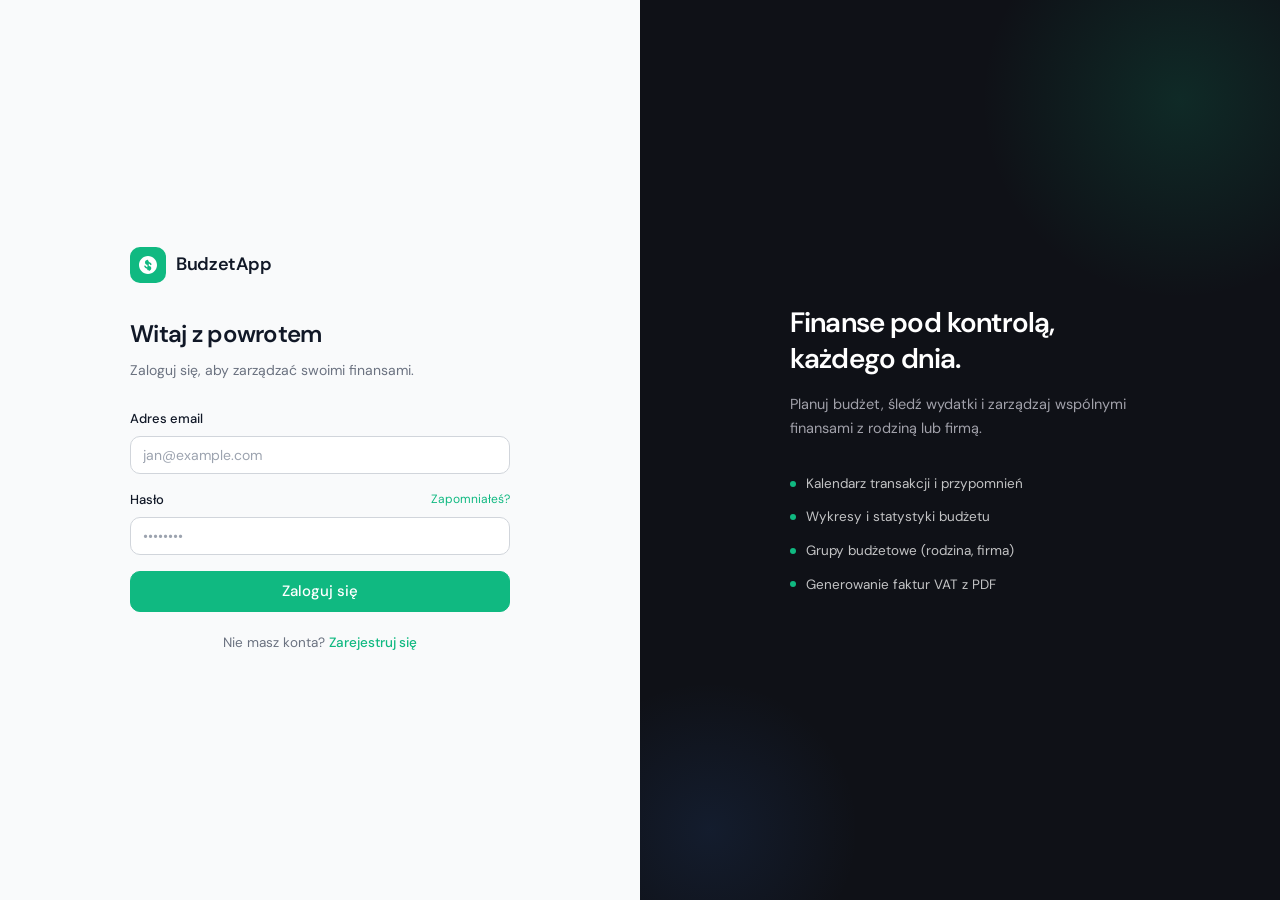
==== frontend/src/pages/admin.html @ df69fbf4 "Fix Redis, add Resend email, verify code flow, auth improvements" ====
<!DOCTYPE html>
<html lang="pl">
<head>
  <meta charset="UTF-8">
  <meta name="viewport" content="width=device-width, initial-scale=1.0">
  <title>Panel Admina — BudzetApp</title>
  <link rel="icon" href="data:,">
  <link rel="stylesheet" href="../css/main.css">
</head>
<body>
<div class="app-layout">
  <aside class="sidebar" id="sidebar"></aside>
  <main class="main-content">
    <div class="page-header">
      <div class="topbar">
        <div>
          <h1 class="page-title">Panel Administratora</h1>
          <p class="page-subtitle">Zarządzaj użytkownikami i danymi systemu</p>
        </div>
      </div>
    </div>

    <div class="page-body page-enter">

      <!-- Stats -->
      <div class="grid-4 mb-4">
        <div class="metric-card"><div class="metric-label">Użytkownicy</div><div class="metric-value" id="sUsers">—</div></div>
        <div class="metric-card"><div class="metric-label">Transakcje</div><div class="metric-value" id="sTx">—</div></div>
        <div class="metric-card"><div class="metric-label">Grupy</div><div class="metric-value" id="sGroups">—</div></div>
        <div class="metric-card"><div class="metric-label">Faktury</div><div class="metric-value" id="sInvoices">—</div></div>
      </div>

      <!-- Users table -->
      <div class="card" style="padding:0;overflow:hidden">
        <div style="padding:16px 20px;display:flex;align-items:center;justify-content:space-between;border-bottom:1px solid var(--border)">
          <span class="card-title" style="margin:0">Użytkownicy</span>
          <div class="search-box">
            <svg viewBox="0 0 20 20" fill="currentColor"><path fill-rule="evenodd" d="M9 3.5a5.5 5.5 0 100 11 5.5 5.5 0 000-11zM2 9a7 7 0 1112.452 4.391l3.328 3.329a.75.75 0 11-1.06 1.06l-3.329-3.328A7 7 0 012 9z" clip-rule="evenodd"/></svg>
            <input class="form-input" type="text" id="userSearch" placeholder="Szukaj po emailu...">
          </div>
        </div>
        <div class="table-wrapper">
          <table>
            <thead>
              <tr>
                <th>Email</th>
                <th>Imię i nazwisko</th>
                <th>Rola</th>
                <th>Status</th>
                <th>Data rejestracji</th>
                <th></th>
              </tr>
            </thead>
            <tbody id="usersTableBody">
              <tr><td colspan="6"><div class="loading-overlay"><div class="spinner"></div></div></td></tr>
            </tbody>
          </table>
        </div>
      </div>

    </div>
  </main>
</div>

<script type="module">
import { renderSidebar } from '../js/sidebar.js';
import { adminApi, Auth } from '../js/api.js';
import {
  formatDateTime, initials, setLoading,
  showSuccess, showError, confirmDialog
} from '../js/utils.js';

if (!Auth.isLoggedIn())  { window.location.href = 'login.html'; }
if (!Auth.isAdmin())     { window.location.href = 'dashboard.html'; }
renderSidebar('admin.html');

// Load stats
async function loadStats() {
  try {
    const s = await adminApi.stats();
    document.getElementById('sUsers').textContent    = s.users;
    document.getElementById('sTx').textContent       = s.transactions;
    document.getElementById('sGroups').textContent   = s.groups;
    document.getElementById('sInvoices').textContent = s.invoices;
  } catch {}
}

// Load users
let searchTimeout;
async function loadUsers(q = '') {
  const tbody = document.getElementById('usersTableBody');
  tbody.innerHTML = '<tr><td colspan="6"><div class="loading-overlay"><div class="spinner"></div></div></td></tr>';
  try {
    const { items } = await adminApi.users(q ? { q } : {});
    if (!items?.length) {
      tbody.innerHTML = '<tr><td colspan="6"><div class="empty-state"><p class="empty-title">Brak użytkowników</p></div></td></tr>';
      return;
    }
    tbody.innerHTML = items.map(u => `
      <tr>
        <td style="font-size:13.5px">${u.email}</td>
        <td style="font-size:13.5px">${u.first_name ? `${u.first_name} ${u.last_name||''}`.trim() : '—'}</td>
        <td>
          <span class="badge ${u.role === 'admin' ? 'badge-green' : 'badge-gray'}">${u.role === 'admin' ? 'Admin' : 'Użytkownik'}</span>
        </td>
        <td>
          <span class="badge ${u.is_active ? 'badge-green' : 'badge-red'}">${u.is_active ? 'Aktywny' : 'Zablokowany'}</span>
        </td>
        <td style="color:var(--text-secondary);font-size:12.5px">${formatDateTime(u.created_at)}</td>
        <td>
          <div style="display:flex;gap:4px;justify-content:flex-end">
            <button class="btn btn-ghost btn-icon btn-sm" onclick="toggleActive(${u.id}, ${u.is_active})"
                    title="${u.is_active ? 'Zablokuj' : 'Odblokuj'}" style="color:${u.is_active ? 'var(--amber)' : 'var(--green)'}">
              <svg width="14" height="14" viewBox="0 0 20 20" fill="currentColor">
                ${u.is_active
                  ? '<path fill-rule="evenodd" d="M10 1a4.5 4.5 0 00-4.5 4.5V9H5a2 2 0 00-2 2v6a2 2 0 002 2h10a2 2 0 002-2v-6a2 2 0 00-2-2h-.5V5.5A4.5 4.5 0 0010 1zm3 8V5.5a3 3 0 10-6 0V9h6z" clip-rule="evenodd"/>'
                  : '<path d="M10 1a4.5 4.5 0 00-4.5 4.5V9H5a2 2 0 00-2 2v6a2 2 0 002 2h10a2 2 0 002-2v-6a2 2 0 00-2-2h-.5V5.5A4.5 4.5 0 0010 1zm3 8V5.5a3 3 0 10-6 0V9h6z"/>'}
              </svg>
            </button>
            <button class="btn btn-ghost btn-icon btn-sm" onclick="toggleRole(${u.id}, '${u.role}')"
                    title="${u.role === 'admin' ? 'Zdegraduj do usera' : 'Mianuj adminem'}" style="color:var(--blue)">
              <svg width="14" height="14" viewBox="0 0 20 20" fill="currentColor"><path fill-rule="evenodd" d="M9.661 2.237a.531.531 0 01.678 0 11.947 11.947 0 007.078 2.749.5.5 0 01.479.425c.069.52.104 1.05.104 1.589 0 5.162-3.26 9.563-7.834 11.256a.48.48 0 01-.332 0C5.26 16.563 2 12.162 2 7c0-.538.035-1.069.104-1.589a.5.5 0 01.48-.425 11.947 11.947 0 007.077-2.75z" clip-rule="evenodd"/></svg>
            </button>
            <button class="btn btn-ghost btn-icon btn-sm" onclick="deleteUser(${u.id})"
                    title="Usuń" style="color:var(--red)">
              <svg width="14" height="14" viewBox="0 0 20 20" fill="currentColor"><path fill-rule="evenodd" d="M8.75 1A2.75 2.75 0 006 3.75v.443c-.795.077-1.584.176-2.365.298a.75.75 0 10.23 1.482l.149-.022.841 10.518A2.75 2.75 0 007.596 19h4.807a2.75 2.75 0 002.742-2.53l.841-10.52.149.023a.75.75 0 00.23-1.482A41.03 41.03 0 0014 4.193V3.75A2.75 2.75 0 0011.25 1h-2.5z" clip-rule="evenodd"/></svg>
            </button>
          </div>
        </td>
      </tr>`).join('');
  } catch (err) { showError(err.message); }
}

window.toggleActive = async (id, isActive) => {
  const verb = isActive ? 'zablokować' : 'odblokować';
  const ok = await confirmDialog(`Czy na pewno chcesz ${verb} tego użytkownika?`);
  if (!ok) return;
  try {
    await adminApi.updateUser(id, { is_active: !isActive });
    showSuccess('Zaktualizowano');
    loadUsers(document.getElementById('userSearch').value);
  } catch (e) { showError(e.message); }
};

window.toggleRole = async (id, currentRole) => {
  const newRole = currentRole === 'admin' ? 'user' : 'admin';
  const verb    = newRole === 'admin' ? 'nadać uprawnienia admina' : 'cofnąć uprawnienia admina';
  const ok = await confirmDialog(`Czy na pewno chcesz ${verb}?`);
  if (!ok) return;
  try {
    await adminApi.updateUser(id, { role: newRole });
    showSuccess('Rola zmieniona');
    loadUsers(document.getElementById('userSearch').value);
  } catch (e) { showError(e.message); }
};

window.deleteUser = async (id) => {
  const ok = await confirmDialog('Czy na pewno chcesz usunąć tego użytkownika? Wszystkie jego dane zostaną usunięte.', 'Usuń użytkownika');
  if (!ok) return;
  try {
    await adminApi.deleteUser(id);
    showSuccess('Użytkownik usunięty');
    loadUsers(document.getElementById('userSearch').value);
  } catch (e) { showError(e.message); }
};

document.getElementById('userSearch').addEventListener('input', (e) => {
  clearTimeout(searchTimeout);
  searchTimeout = setTimeout(() => loadUsers(e.target.value), 400);
});

loadStats();
loadUsers();
</script>
</body>
</html>
---- frontend/src/css/main.css ----
/* ============================================================
   BudzetApp — Design System
   Aesthetic: Refined dark sidebar + clean content
   Font: DM Sans (body) + DM Mono (numbers)
   ============================================================ */

@import url('https://fonts.googleapis.com/css2?family=DM+Sans:ital,opsz,wght@0,9..40,300;0,9..40,400;0,9..40,500;0,9..40,600;1,9..40,400&family=DM+Mono:wght@400;500&display=swap');

/* ── Variables ─────────────────────────────────────────────── */
:root {
  /* Sidebar */
  --sidebar-bg:       #0f1117;
  --sidebar-border:   rgba(255,255,255,0.07);
  --sidebar-text:     #a1a1aa;
  --sidebar-hover:    rgba(255,255,255,0.06);
  --sidebar-active:   rgba(16,185,129,0.15);
  --sidebar-active-text: #10b981;
  --sidebar-width:    224px;

  /* Content */
  --bg:               #f9fafb;
  --bg-card:          #ffffff;
  --bg-hover:         #f3f4f6;
  --bg-input:         #ffffff;

  /* Text */
  --text-primary:     #111827;
  --text-secondary:   #6b7280;
  --text-muted:       #9ca3af;
  --text-inverse:     #ffffff;

  /* Accent — emerald */
  --accent:           #10b981;
  --accent-hover:     #059669;
  --accent-light:     #d1fae5;
  --accent-text:      #065f46;

  /* Semantic */
  --green:            #10b981;
  --green-light:      #d1fae5;
  --green-text:       #065f46;
  --red:              #ef4444;
  --red-light:        #fee2e2;
  --red-text:         #991b1b;
  --amber:            #f59e0b;
  --amber-light:      #fef3c7;
  --amber-text:       #92400e;
  --blue:             #3b82f6;
  --blue-light:       #dbeafe;
  --blue-text:        #1e40af;

  /* Borders */
  --border:           #e5e7eb;
  --border-strong:    #d1d5db;

  /* Shadows */
  --shadow-sm:        0 1px 3px rgba(0,0,0,0.08), 0 1px 2px rgba(0,0,0,0.04);
  --shadow-md:        0 4px 6px rgba(0,0,0,0.07), 0 2px 4px rgba(0,0,0,0.04);
  --shadow-lg:        0 10px 25px rgba(0,0,0,0.1), 0 4px 10px rgba(0,0,0,0.05);

  /* Radius */
  --radius-sm:        6px;
  --radius:           10px;
  --radius-lg:        14px;
  --radius-xl:        20px;
  --radius-full:      9999px;

  /* Transitions */
  --transition:       all 0.18s cubic-bezier(0.4, 0, 0.2, 1);
  --transition-slow:  all 0.3s cubic-bezier(0.4, 0, 0.2, 1);

  /* Fonts */
  --font-body:        'DM Sans', sans-serif;
  --font-mono:        'DM Mono', 'Courier New', monospace;
}

/* ── Reset ─────────────────────────────────────────────────── */
*, *::before, *::after { box-sizing: border-box; margin: 0; padding: 0; }
html { font-size: 16px; -webkit-font-smoothing: antialiased; }
body {
  font-family: var(--font-body);
  background: var(--bg);
  color: var(--text-primary);
  line-height: 1.6;
  min-height: 100vh;
}
a { color: inherit; text-decoration: none; }
button { font-family: inherit; cursor: pointer; border: none; background: none; }
input, textarea, select { font-family: inherit; }
ul, ol { list-style: none; }
img { display: block; max-width: 100%; }

/* ── App Layout ─────────────────────────────────────────────── */
.app-layout {
  display: flex;
  min-height: 100vh;
}

/* ── Sidebar ─────────────────────────────────────────────────── */
.sidebar {
  width: var(--sidebar-width);
  background: var(--sidebar-bg);
  border-right: 1px solid var(--sidebar-border);
  display: flex;
  flex-direction: column;
  position: fixed;
  top: 0; left: 0;
  height: 100vh;
  z-index: 100;
  overflow-y: auto;
  transition: transform 0.25s ease;
}

.sidebar-logo {
  padding: 20px 20px 16px;
  border-bottom: 1px solid var(--sidebar-border);
}

.sidebar-logo-mark {
  display: flex;
  align-items: center;
  gap: 10px;
}

.sidebar-logo-icon {
  width: 32px; height: 32px;
  background: var(--accent);
  border-radius: 8px;
  display: flex; align-items: center; justify-content: center;
  flex-shrink: 0;
}

.sidebar-logo-icon svg { width: 18px; height: 18px; color: white; }

.sidebar-logo-text {
  font-size: 15px;
  font-weight: 600;
  color: white;
  letter-spacing: -0.01em;
}

.sidebar-logo-sub {
  font-size: 11px;
  color: var(--sidebar-text);
  margin-top: 1px;
}

.sidebar-nav {
  flex: 1;
  padding: 12px 10px;
  display: flex;
  flex-direction: column;
  gap: 2px;
}

.sidebar-section-label {
  font-size: 10px;
  font-weight: 600;
  letter-spacing: 0.08em;
  text-transform: uppercase;
  color: rgba(255,255,255,0.25);
  padding: 12px 10px 4px;
}

.nav-item {
  display: flex;
  align-items: center;
  gap: 10px;
  padding: 9px 10px;
  border-radius: var(--radius-sm);
  color: var(--sidebar-text);
  font-size: 13.5px;
  font-weight: 400;
  transition: var(--transition);
  cursor: pointer;
  position: relative;
}

.nav-item:hover {
  background: var(--sidebar-hover);
  color: rgba(255,255,255,0.85);
}

.nav-item.active {
  background: var(--sidebar-active);
  color: var(--sidebar-active-text);
  font-weight: 500;
}

.nav-item.active::before {
  content: '';
  position: absolute;
  left: 0; top: 4px; bottom: 4px;
  width: 3px;
  background: var(--accent);
  border-radius: 0 3px 3px 0;
}

.nav-icon {
  width: 18px; height: 18px;
  flex-shrink: 0;
  opacity: 0.7;
}

.nav-item.active .nav-icon,
.nav-item:hover .nav-icon { opacity: 1; }

.nav-badge {
  margin-left: auto;
  background: var(--accent);
  color: white;
  font-size: 10px;
  font-weight: 600;
  padding: 1px 6px;
  border-radius: var(--radius-full);
  min-width: 18px;
  text-align: center;
}

/* Sidebar footer */
.sidebar-footer {
  padding: 12px 10px;
  border-top: 1px solid var(--sidebar-border);
}

.sidebar-user {
  display: flex;
  align-items: center;
  gap: 10px;
  padding: 8px 10px;
  border-radius: var(--radius-sm);
  cursor: pointer;
  transition: var(--transition);
}

.sidebar-user:hover { background: var(--sidebar-hover); }

.avatar {
  width: 32px; height: 32px;
  border-radius: 50%;
  background: var(--accent);
  color: white;
  font-size: 12px;
  font-weight: 600;
  display: flex; align-items: center; justify-content: center;
  flex-shrink: 0;
  font-family: var(--font-body);
}

.avatar-lg {
  width: 44px; height: 44px;
  font-size: 16px;
}

.sidebar-user-info { flex: 1; min-width: 0; }

.sidebar-user-name {
  font-size: 13px;
  font-weight: 500;
  color: white;
  white-space: nowrap;
  overflow: hidden;
  text-overflow: ellipsis;
}

.sidebar-user-role {
  font-size: 11px;
  color: var(--sidebar-text);
}

/* ── Main Content ────────────────────────────────────────────── */
.main-content {
  flex: 1;
  margin-left: var(--sidebar-width);
  min-height: 100vh;
  display: flex;
  flex-direction: column;
}

.page-header {
  padding: 28px 32px 0;
}

.page-title {
  font-size: 22px;
  font-weight: 600;
  color: var(--text-primary);
  letter-spacing: -0.02em;
}

.page-subtitle {
  font-size: 13.5px;
  color: var(--text-secondary);
  margin-top: 2px;
}

.page-body {
  padding: 24px 32px 40px;
  flex: 1;
}

/* ── Cards ───────────────────────────────────────────────────── */
.card {
  background: var(--bg-card);
  border: 1px solid var(--border);
  border-radius: var(--radius-lg);
  padding: 20px;
  box-shadow: var(--shadow-sm);
}

.card-title {
  font-size: 13px;
  font-weight: 600;
  color: var(--text-primary);
  margin-bottom: 16px;
  letter-spacing: -0.01em;
}

/* Metric cards */
.metric-card {
  background: var(--bg-card);
  border: 1px solid var(--border);
  border-radius: var(--radius-lg);
  padding: 18px 20px;
  box-shadow: var(--shadow-sm);
}

.metric-label {
  font-size: 12px;
  font-weight: 500;
  color: var(--text-secondary);
  letter-spacing: 0.02em;
  text-transform: uppercase;
}

.metric-value {
  font-family: var(--font-mono);
  font-size: 26px;
  font-weight: 500;
  color: var(--text-primary);
  margin-top: 6px;
  letter-spacing: -0.02em;
}

.metric-value.positive { color: var(--green); }
.metric-value.negative { color: var(--red); }

.metric-delta {
  font-size: 12px;
  margin-top: 6px;
  display: flex;
  align-items: center;
  gap: 4px;
}

.metric-delta.up   { color: var(--green-text); }
.metric-delta.down { color: var(--red-text); }
.metric-delta.neutral { color: var(--text-muted); }

/* ── Grid ───────────────────────────────────────────────────── */
.grid-2 { display: grid; grid-template-columns: repeat(2, minmax(0,1fr)); gap: 16px; }
.grid-3 { display: grid; grid-template-columns: repeat(3, minmax(0,1fr)); gap: 16px; }
.grid-4 { display: grid; grid-template-columns: repeat(4, minmax(0,1fr)); gap: 16px; }
.grid-auto { display: grid; grid-template-columns: repeat(auto-fit, minmax(200px,1fr)); gap: 16px; }

/* ── Buttons ────────────────────────────────────────────────── */
.btn {
  display: inline-flex;
  align-items: center;
  gap: 7px;
  padding: 9px 16px;
  border-radius: var(--radius);
  font-size: 13.5px;
  font-weight: 500;
  transition: var(--transition);
  cursor: pointer;
  border: 1px solid transparent;
  line-height: 1;
  white-space: nowrap;
  font-family: var(--font-body);
}

.btn:active { transform: scale(0.98); }

.btn-primary {
  background: var(--accent);
  color: white;
  border-color: var(--accent);
}
.btn-primary:hover { background: var(--accent-hover); border-color: var(--accent-hover); }

.btn-secondary {
  background: white;
  color: var(--text-primary);
  border-color: var(--border-strong);
}
.btn-secondary:hover { background: var(--bg-hover); }

.btn-danger {
  background: var(--red-light);
  color: var(--red-text);
  border-color: transparent;
}
.btn-danger:hover { background: #fca5a5; }

.btn-ghost {
  background: transparent;
  color: var(--text-secondary);
}
.btn-ghost:hover { background: var(--bg-hover); color: var(--text-primary); }

.btn-sm { padding: 6px 12px; font-size: 12.5px; border-radius: var(--radius-sm); }
.btn-lg { padding: 12px 22px; font-size: 15px; }
.btn-full { width: 100%; justify-content: center; }
.btn-icon { padding: 8px; border-radius: var(--radius-sm); }

.btn svg { width: 15px; height: 15px; }

/* ── Forms ──────────────────────────────────────────────────── */
.form-group { display: flex; flex-direction: column; gap: 6px; }
.form-label {
  font-size: 13px;
  font-weight: 500;
  color: var(--text-primary);
}
.form-label .required { color: var(--red); margin-left: 2px; }

.form-input,
.form-select,
.form-textarea {
  width: 100%;
  padding: 9px 12px;
  border: 1px solid var(--border-strong);
  border-radius: var(--radius);
  font-size: 14px;
  font-family: var(--font-body);
  color: var(--text-primary);
  background: var(--bg-input);
  transition: var(--transition);
  outline: none;
  appearance: none;
}

.form-input:focus,
.form-select:focus,
.form-textarea:focus {
  border-color: var(--accent);
  box-shadow: 0 0 0 3px rgba(16,185,129,0.12);
}

.form-input::placeholder { color: var(--text-muted); }
.form-textarea { resize: vertical; min-height: 80px; }
.form-hint { font-size: 12px; color: var(--text-muted); }
.form-error { font-size: 12px; color: var(--red); }

/* Amount input with currency */
.input-group {
  display: flex;
  border: 1px solid var(--border-strong);
  border-radius: var(--radius);
  overflow: hidden;
  transition: var(--transition);
}
.input-group:focus-within {
  border-color: var(--accent);
  box-shadow: 0 0 0 3px rgba(16,185,129,0.12);
}
.input-group-prefix,
.input-group-suffix {
  padding: 9px 12px;
  background: var(--bg);
  color: var(--text-secondary);
  font-size: 13px;
  border-right: 1px solid var(--border);
  display: flex; align-items: center;
  white-space: nowrap;
}
.input-group-suffix { border-right: none; border-left: 1px solid var(--border); }
.input-group .form-input {
  border: none;
  border-radius: 0;
  box-shadow: none;
}
.input-group .form-input:focus { box-shadow: none; }

/* ── Tables ─────────────────────────────────────────────────── */
.table-wrapper { overflow-x: auto; }
table { width: 100%; border-collapse: collapse; }
thead th {
  padding: 10px 12px;
  text-align: left;
  font-size: 11.5px;
  font-weight: 600;
  text-transform: uppercase;
  letter-spacing: 0.06em;
  color: var(--text-secondary);
  border-bottom: 1px solid var(--border);
}
tbody td {
  padding: 12px;
  font-size: 13.5px;
  border-bottom: 1px solid var(--bg);
  vertical-align: middle;
}
tbody tr:last-child td { border-bottom: none; }
tbody tr:hover td { background: var(--bg); }
tbody tr { transition: background 0.1s; }

/* Number cells */
.cell-number {
  font-family: var(--font-mono);
  font-size: 13px;
  text-align: right;
}

/* ── Badges / Pills ──────────────────────────────────────────── */
.badge {
  display: inline-flex;
  align-items: center;
  gap: 4px;
  padding: 3px 8px;
  border-radius: var(--radius-full);
  font-size: 11.5px;
  font-weight: 500;
  line-height: 1.4;
}

.badge-green  { background: var(--green-light);  color: var(--green-text); }
.badge-red    { background: var(--red-light);    color: var(--red-text); }
.badge-amber  { background: var(--amber-light);  color: var(--amber-text); }
.badge-blue   { background: var(--blue-light);   color: var(--blue-text); }
.badge-gray   { background: var(--bg); color: var(--text-secondary); border: 1px solid var(--border); }

/* ── Modal ──────────────────────────────────────────────────── */
.modal-overlay {
  position: fixed;
  inset: 0;
  background: rgba(0,0,0,0.45);
  z-index: 1000;
  display: flex;
  align-items: center;
  justify-content: center;
  padding: 20px;
  opacity: 0;
  transition: opacity 0.2s ease;
}

.modal-overlay.open { opacity: 1; }

.modal {
  background: white;
  border-radius: var(--radius-xl);
  padding: 24px;
  width: 100%;
  max-width: 480px;
  box-shadow: var(--shadow-lg);
  transform: translateY(12px) scale(0.98);
  transition: transform 0.2s ease;
  max-height: 90vh;
  overflow-y: auto;
}

.modal-overlay.open .modal { transform: translateY(0) scale(1); }

.modal-lg { max-width: 640px; }

.modal-header {
  display: flex;
  align-items: center;
  justify-content: space-between;
  margin-bottom: 20px;
}

.modal-title {
  font-size: 16px;
  font-weight: 600;
  letter-spacing: -0.02em;
}

.modal-close {
  width: 28px; height: 28px;
  border-radius: 50%;
  display: flex; align-items: center; justify-content: center;
  color: var(--text-secondary);
  transition: var(--transition);
  cursor: pointer;
}
.modal-close:hover { background: var(--bg-hover); color: var(--text-primary); }
.modal-close svg { width: 16px; height: 16px; }

.modal-footer {
  display: flex;
  gap: 10px;
  justify-content: flex-end;
  margin-top: 20px;
  padding-top: 16px;
  border-top: 1px solid var(--border);
}

/* ── Toast ──────────────────────────────────────────────────── */
.toast-container {
  position: fixed;
  bottom: 24px;
  right: 24px;
  z-index: 2000;
  display: flex;
  flex-direction: column;
  gap: 8px;
}

.toast {
  display: flex;
  align-items: center;
  gap: 10px;
  padding: 12px 16px;
  background: var(--sidebar-bg);
  color: white;
  border-radius: var(--radius);
  box-shadow: var(--shadow-lg);
  font-size: 13.5px;
  min-width: 260px;
  max-width: 360px;
  animation: toastIn 0.25s ease forwards;
  border-left: 3px solid var(--accent);
}

.toast.error  { border-left-color: var(--red); }
.toast.warning{ border-left-color: var(--amber); }
.toast.success{ border-left-color: var(--green); }

.toast-icon { width: 16px; height: 16px; flex-shrink: 0; }

@keyframes toastIn {
  from { transform: translateX(20px); opacity: 0; }
  to   { transform: translateX(0);    opacity: 1; }
}

@keyframes toastOut {
  to { transform: translateX(20px); opacity: 0; }
}

/* ── Page Transitions ────────────────────────────────────────── */
.page-enter {
  animation: pageEnter 0.22s ease forwards;
}

@keyframes pageEnter {
  from { opacity: 0; transform: translateY(8px); }
  to   { opacity: 1; transform: translateY(0); }
}

/* ── Empty State ─────────────────────────────────────────────── */
.empty-state {
  display: flex;
  flex-direction: column;
  align-items: center;
  justify-content: center;
  padding: 48px 20px;
  text-align: center;
  color: var(--text-muted);
}

.empty-icon {
  width: 48px; height: 48px;
  margin-bottom: 12px;
  opacity: 0.4;
}

.empty-title {
  font-size: 15px;
  font-weight: 500;
  color: var(--text-secondary);
  margin-bottom: 4px;
}

.empty-desc {
  font-size: 13px;
  max-width: 280px;
  margin-bottom: 20px;
}

/* ── Divider ─────────────────────────────────────────────────── */
.divider {
  height: 1px;
  background: var(--border);
  margin: 16px 0;
}

/* ── Loading Spinner ─────────────────────────────────────────── */
.spinner {
  width: 20px; height: 20px;
  border: 2px solid var(--border);
  border-top-color: var(--accent);
  border-radius: 50%;
  animation: spin 0.7s linear infinite;
  display: inline-block;
}

@keyframes spin { to { transform: rotate(360deg); } }

.loading-overlay {
  display: flex;
  align-items: center;
  justify-content: center;
  padding: 48px;
}

/* ── Topbar ──────────────────────────────────────────────────── */
.topbar {
  display: flex;
  align-items: center;
  justify-content: space-between;
  margin-bottom: 24px;
}

.topbar-actions {
  display: flex;
  align-items: center;
  gap: 10px;
}

/* ── Period Selector ──────────────────────────────────────────── */
.period-tabs {
  display: flex;
  background: var(--bg);
  border: 1px solid var(--border);
  border-radius: var(--radius);
  padding: 3px;
  gap: 2px;
}

.period-tab {
  padding: 5px 12px;
  border-radius: calc(var(--radius) - 2px);
  font-size: 12.5px;
  font-weight: 500;
  color: var(--text-secondary);
  cursor: pointer;
  transition: var(--transition);
}

.period-tab.active {
  background: white;
  color: var(--text-primary);
  box-shadow: var(--shadow-sm);
}

.period-tab:hover:not(.active) { color: var(--text-primary); }

/* ── Search ──────────────────────────────────────────────────── */
.search-box {
  position: relative;
}

.search-box svg {
  position: absolute;
  left: 10px;
  top: 50%;
  transform: translateY(-50%);
  width: 15px; height: 15px;
  color: var(--text-muted);
  pointer-events: none;
}

.search-box input {
  padding-left: 34px;
  min-width: 220px;
}

/* ── Transaction list item ────────────────────────────────────── */
.tx-item {
  display: flex;
  align-items: center;
  gap: 12px;
  padding: 10px 0;
  border-bottom: 1px solid var(--bg);
}
.tx-item:last-child { border-bottom: none; }

.tx-icon {
  width: 36px; height: 36px;
  border-radius: 10px;
  display: flex; align-items: center; justify-content: center;
  flex-shrink: 0;
  font-size: 16px;
}

.tx-info { flex: 1; min-width: 0; }
.tx-title { font-size: 13.5px; font-weight: 500; truncate; }
.tx-meta  { font-size: 12px; color: var(--text-muted); margin-top: 1px; }

.tx-amount {
  font-family: var(--font-mono);
  font-size: 14px;
  font-weight: 500;
  white-space: nowrap;
}

.tx-amount.income  { color: var(--green); }
.tx-amount.expense { color: var(--red); }

/* ── Mini bar chart ──────────────────────────────────────────── */
.bar-chart {
  display: flex;
  align-items: flex-end;
  gap: 5px;
  height: 64px;
}

.bar-group {
  flex: 1;
  display: flex;
  flex-direction: column;
  align-items: center;
  gap: 3px;
  height: 100%;
  justify-content: flex-end;
}

.bar-pair {
  display: flex;
  align-items: flex-end;
  gap: 2px;
  flex: 1;
  width: 100%;
  justify-content: center;
}

.bar {
  width: 8px;
  border-radius: 3px 3px 0 0;
  min-height: 2px;
  transition: height 0.4s ease;
}
.bar.income  { background: var(--green); }
.bar.expense { background: var(--red); opacity: 0.7; }

.bar-label {
  font-size: 9px;
  color: var(--text-muted);
  text-align: center;
}

/* ── Progress bar ───────────────────────────────────────────── */
.progress-bar {
  height: 6px;
  background: var(--bg);
  border-radius: var(--radius-full);
  overflow: hidden;
}
.progress-fill {
  height: 100%;
  border-radius: var(--radius-full);
  transition: width 0.5s ease;
}

/* ── Responsive ──────────────────────────────────────────────── */
@media (max-width: 768px) {
  .sidebar {
    transform: translateX(-100%);
  }
  .sidebar.open {
    transform: translateX(0);
  }
  .main-content {
    margin-left: 0;
  }
  .page-body { padding: 16px; }
  .page-header { padding: 20px 16px 0; }
  .grid-4 { grid-template-columns: repeat(2, 1fr); }
  .grid-3 { grid-template-columns: repeat(1, 1fr); }
}

/* ── Scrollbar ────────────────────────────────────────────────── */
::-webkit-scrollbar { width: 6px; height: 6px; }
::-webkit-scrollbar-track { background: transparent; }
::-webkit-scrollbar-thumb { background: var(--border-strong); border-radius: 3px; }
::-webkit-scrollbar-thumb:hover { background: var(--text-muted); }

/* ── Utility ─────────────────────────────────────────────────── */
.flex { display: flex; }
.flex-1 { flex: 1; }
.items-center { align-items: center; }
.justify-between { justify-content: space-between; }
.gap-2 { gap: 8px; }
.gap-3 { gap: 12px; }
.gap-4 { gap: 16px; }
.mt-2 { margin-top: 8px; }
.mt-4 { margin-top: 16px; }
.mt-6 { margin-top: 24px; }
.mb-4 { margin-bottom: 16px; }
.text-sm { font-size: 12.5px; }
.text-muted { color: var(--text-muted); }
.text-right { text-align: right; }
.font-mono { font-family: var(--font-mono); }
.font-medium { font-weight: 500; }
.truncate { overflow: hidden; text-overflow: ellipsis; white-space: nowrap; }
.hidden { display: none !important; }
.sr-only { position: absolute; width: 1px; height: 1px; overflow: hidden; clip: rect(0,0,0,0); }
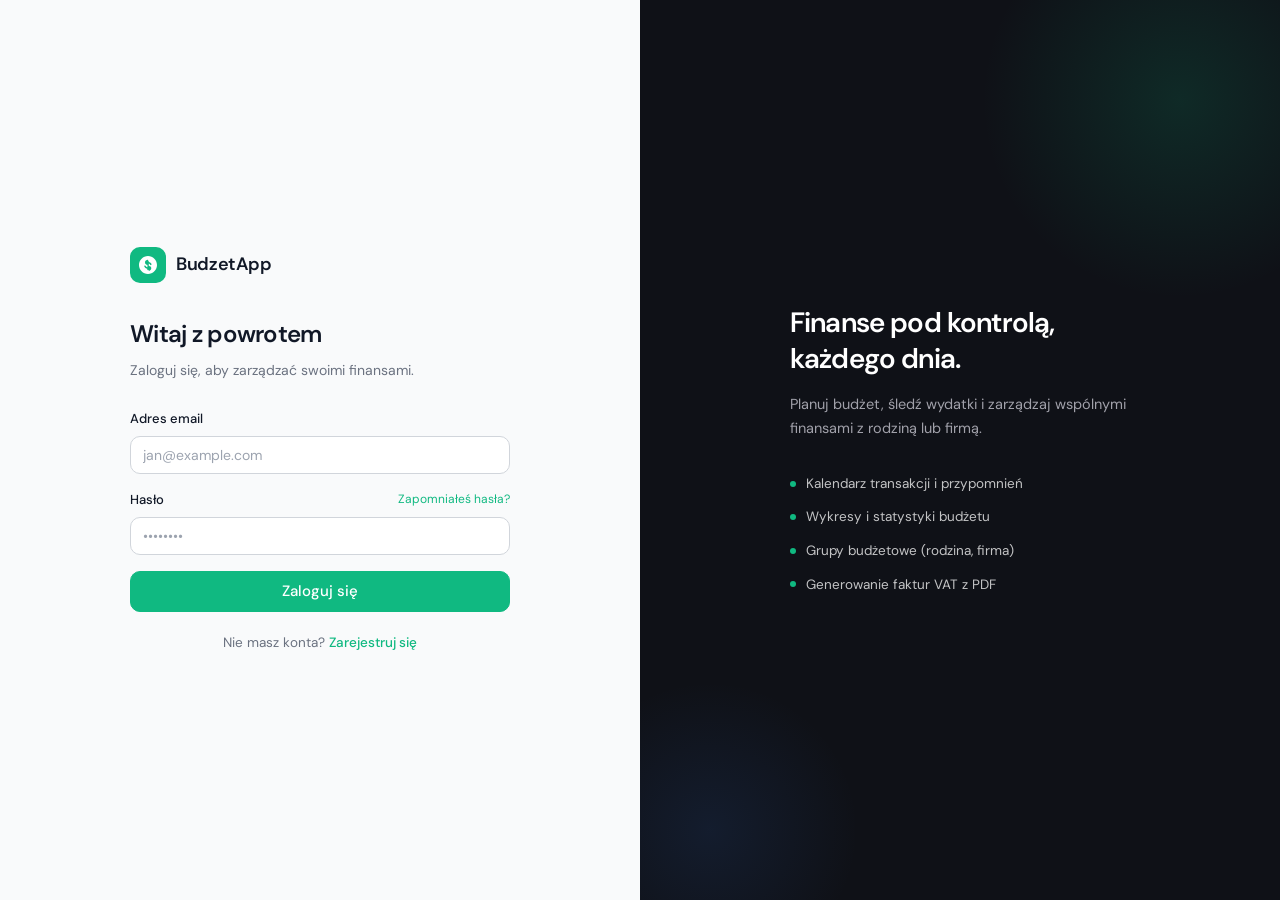
==== commit f4202d29: "Cleanup: remove old archives, update README, security hardening" ====
--- a/frontend/src/pages/admin.html
+++ b/frontend/src/pages/admin.html
@@ -4,8 +4,9 @@
   <meta charset="UTF-8">
   <meta name="viewport" content="width=device-width, initial-scale=1.0">
   <title>Panel Admina — BudzetApp</title>
-  <link rel="icon" href="data:,">
+  <link rel="icon" href="../favicon.svg" type="image/svg+xml">
   <link rel="stylesheet" href="../css/main.css">
+  <script src="../js/init.js"></script>
 </head>
 <body>
 <div class="app-layout">
@@ -59,6 +60,8 @@
       </div>
 
     </div>
+
+    <footer style="padding:14px 32px;font-size:11.5px;color:var(--text-muted);border-top:1px solid var(--border);margin-top:auto;text-align:center">⚠️ Projekt edukacyjny — twórcy nie ponoszą odpowiedzialności za szkody wyrządzone poprzez użytkowanie tej aplikacji.</footer>
   </main>
 </div>
 
--- a/frontend/src/css/main.css
+++ b/frontend/src/css/main.css
@@ -897,3 +897,175 @@
 .truncate { overflow: hidden; text-overflow: ellipsis; white-space: nowrap; }
 .hidden { display: none !important; }
 .sr-only { position: absolute; width: 1px; height: 1px; overflow: hidden; clip: rect(0,0,0,0); }
+
+/* ── Dark Mode ──────────────────────────────────────────────────── */
+[data-theme="dark"] {
+  --bg:               #141518;
+  --bg-card:          #1c1e22;
+  --bg-hover:         #242629;
+  --bg-input:         #1c1e22;
+
+  --text-primary:     #f1f5f9;
+  --text-secondary:   #94a3b8;
+  --text-muted:       #64748b;
+
+  --border:           rgba(255,255,255,0.08);
+  --border-strong:    rgba(255,255,255,0.14);
+
+  --accent-light:     rgba(16,185,129,0.15);
+  --accent-text:      #6ee7b7;
+  --green-light:      rgba(16,185,129,0.15);
+  --green-text:       #6ee7b7;
+  --red-light:        rgba(239,68,68,0.15);
+  --red-text:         #fca5a5;
+  --amber-light:      rgba(245,158,11,0.15);
+  --amber-text:       #fcd34d;
+  --blue-light:       rgba(59,130,246,0.15);
+  --blue-text:        #93c5fd;
+
+  --shadow-sm:        0 1px 3px rgba(0,0,0,0.3);
+  --shadow-md:        0 4px 6px rgba(0,0,0,0.4);
+  --shadow-lg:        0 10px 25px rgba(0,0,0,0.5);
+}
+
+/* Dark mode toggle button */
+.theme-toggle {
+  width: 32px;
+  height: 32px;
+  border-radius: 50%;
+  display: flex;
+  align-items: center;
+  justify-content: center;
+  cursor: pointer;
+  color: var(--sidebar-text);
+  transition: var(--transition);
+  background: transparent;
+  border: none;
+  flex-shrink: 0;
+}
+.theme-toggle:hover {
+  background: var(--sidebar-hover);
+  color: white;
+}
+.theme-toggle svg { width: 16px; height: 16px; }
+
+/* Footer disclaimer */
+.page-footer-disclaimer {
+  text-align: center;
+  padding: 16px 24px;
+  font-size: 11.5px;
+  color: var(--text-muted);
+  border-top: 1px solid var(--border);
+  margin-top: auto;
+  line-height: 1.6;
+}
+
+/* Logout confirm modal */
+.logout-confirm {
+  position: fixed;
+  bottom: 80px;
+  left: 12px;
+  width: 200px;
+  background: var(--bg-card);
+  border: 1px solid var(--border-strong);
+  border-radius: var(--radius);
+  padding: 12px;
+  box-shadow: var(--shadow-lg);
+  z-index: 200;
+  display: none;
+}
+.logout-confirm.open { display: block; }
+.logout-confirm p {
+  font-size: 12.5px;
+  color: var(--text-secondary);
+  margin-bottom: 10px;
+}
+.logout-confirm-btns {
+  display: flex;
+  gap: 6px;
+}
+
+/* ── Dark Mode ───────────────────────────────────────────────────── */
+:root.dark {
+  --bg:               #1a1a2e;
+  --bg-card:          #16213e;
+  --bg-hover:         #0f3460;
+  --bg-input:         #1a1a2e;
+  --text-primary:     #e2e8f0;
+  --text-secondary:   #94a3b8;
+  --text-muted:       #64748b;
+  --border:           #2d3748;
+  --border-strong:    #4a5568;
+  --shadow-sm:        0 1px 3px rgba(0,0,0,0.4);
+  --shadow-md:        0 4px 6px rgba(0,0,0,0.4);
+  --shadow-lg:        0 10px 25px rgba(0,0,0,0.5);
+  --accent-light:     rgba(16,185,129,0.15);
+  --accent-text:      #34d399;
+  --green-light:      rgba(16,185,129,0.15);
+  --green-text:       #34d399;
+  --red-light:        rgba(239,68,68,0.15);
+  --red-text:         #f87171;
+  --amber-light:      rgba(245,158,11,0.15);
+  --amber-text:       #fbbf24;
+  --blue-light:       rgba(59,130,246,0.15);
+  --blue-text:        #60a5fa;
+}
+
+:root.dark body { background: var(--bg); color: var(--text-primary); }
+:root.dark .card { background: var(--bg-card); border-color: var(--border); }
+:root.dark .metric-card { background: var(--bg-card); border-color: var(--border); }
+:root.dark .form-input,
+:root.dark .form-select,
+:root.dark .form-textarea {
+  background: var(--bg-input);
+  border-color: var(--border-strong);
+  color: var(--text-primary);
+}
+:root.dark .modal { background: var(--bg-card); }
+:root.dark .modal-overlay { background: rgba(0,0,0,0.7); }
+:root.dark table thead th { border-color: var(--border); color: var(--text-secondary); }
+:root.dark table tbody td { border-color: var(--border); }
+:root.dark table tbody tr:hover td { background: var(--bg-hover); }
+:root.dark .btn-secondary { background: var(--bg-card); color: var(--text-primary); border-color: var(--border-strong); }
+:root.dark .btn-secondary:hover { background: var(--bg-hover); }
+:root.dark .period-tabs { background: var(--bg-card); border-color: var(--border); }
+:root.dark .period-tab.active { background: var(--bg-hover); }
+:root.dark .input-group { border-color: var(--border-strong); }
+:root.dark .input-group-prefix,
+:root.dark .input-group-suffix { background: var(--bg); border-color: var(--border); }
+:root.dark .progress-bar { background: var(--border); }
+:root.dark .tx-item { border-color: var(--border); }
+:root.dark footer { background: var(--bg-card); border-top: 1px solid var(--border); }
+
+/* ── Dark Mode ───────────────────────────────────────────────────── */
+html.dark {
+  --bg:           #111827;
+  --bg-card:      #1f2937;
+  --bg-hover:     #374151;
+  --bg-input:     #1f2937;
+  --text-primary: #f9fafb;
+  --text-secondary:#9ca3af;
+  --text-muted:   #6b7280;
+  --border:       #374151;
+  --border-strong:#4b5563;
+  --shadow-sm:    0 1px 3px rgba(0,0,0,0.3);
+  --shadow-md:    0 4px 6px rgba(0,0,0,0.4);
+}
+
+html.dark body          { background: var(--bg); color: var(--text-primary); }
+html.dark .card         { background: var(--bg-card); border-color: var(--border); }
+html.dark .metric-card  { background: var(--bg-card); border-color: var(--border); }
+html.dark table tbody td { background: transparent; }
+html.dark table tbody tr:hover td { background: var(--bg-hover); }
+html.dark .form-input,
+html.dark .form-select,
+html.dark .form-textarea {
+  background: var(--bg-input);
+  border-color: var(--border-strong);
+  color: var(--text-primary);
+}
+html.dark .btn-secondary { background: var(--bg-card); border-color: var(--border-strong); color: var(--text-primary); }
+html.dark .modal         { background: var(--bg-card); }
+html.dark .modal-overlay { background: rgba(0,0,0,0.7); }
+html.dark .period-tabs   { background: var(--bg-hover); border-color: var(--border); }
+html.dark .period-tab.active { background: var(--bg-card); }
